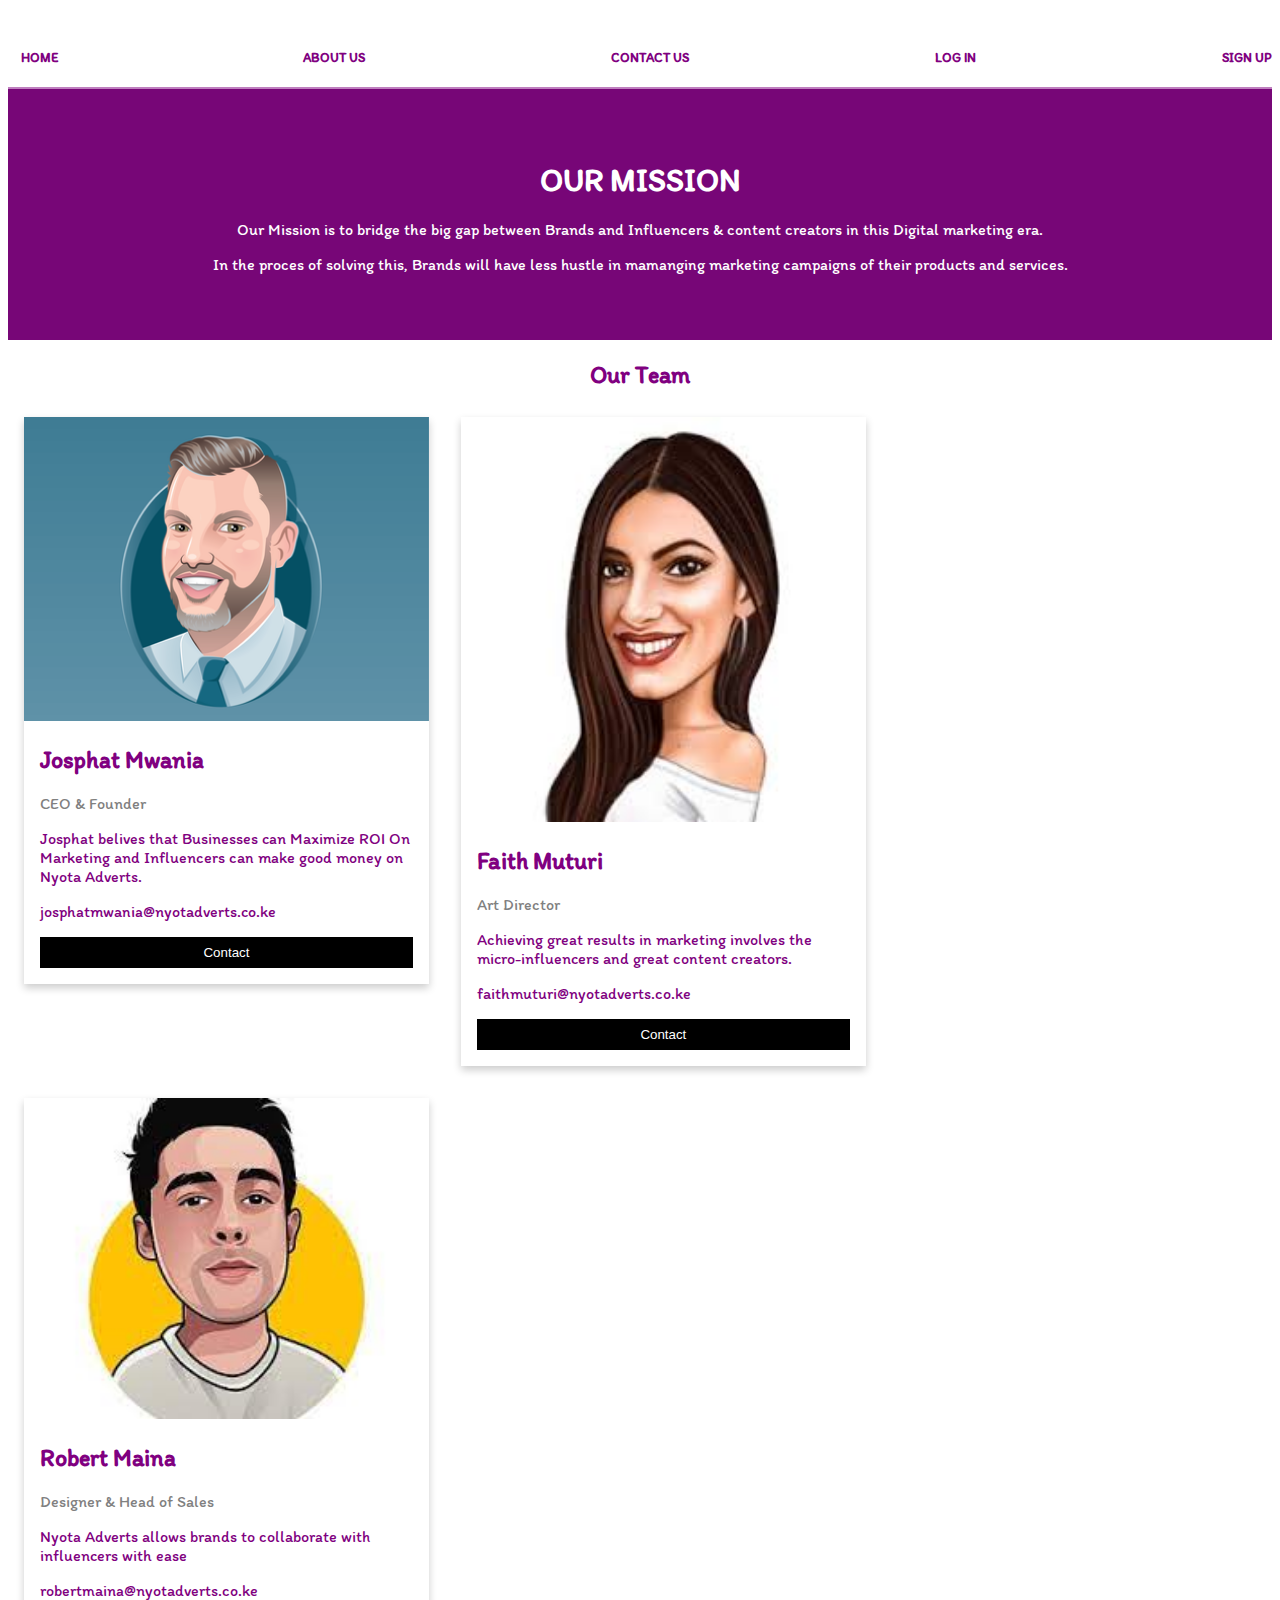
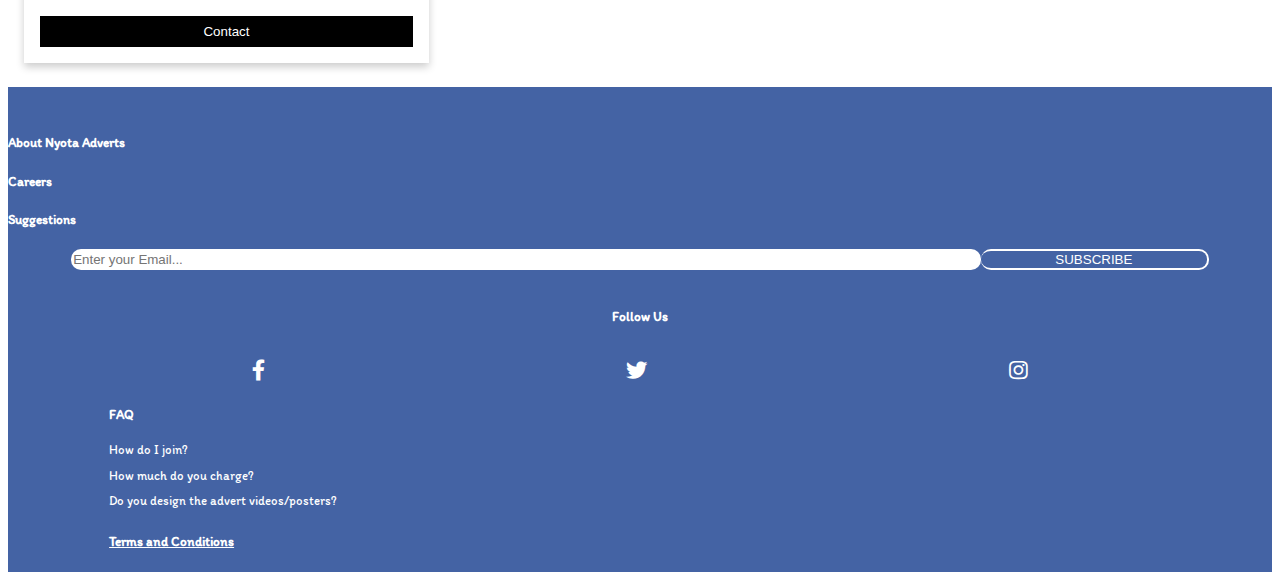
==== About-Us/index.html @ 447f1d40 "Added About us Page" ====
<!DOCTYPE html>
<html lang="en">
<head>
    <meta charset="UTF-8">
    <meta http-equiv="X-UA-Compatible" content="IE=edge">
    <meta name="viewport" content="width=device-width, initial-scale=1.0">
    <link rel="stylesheet" href="https://use.fontawesome.com/releases/v5.7.2/css/all.css">
    <link href="https://cdn.jsdelivr.net/npm/bootstrap@5.0.2/dist/css/bootstrap.min.css" rel="stylesheet" integrity="sha384-EVSTQN3/azprG1Anm3QDgpJLIm9Nao0Yz1ztcQTwFspd3yD65VohhpuuCOmLASjC" crossorigin="anonymous">
    <link rel="stylesheet" href="style.css">
    <link rel="preconnect" href="https://fonts.googleapis.com">
    <link rel="preconnect" href="https://fonts.gstatic.com" crossorigin>
    <link href="https://fonts.googleapis.com/css2?family=Zhi+Mang+Xing&display=swap" rel="stylesheet">
    <link href="https://fonts.googleapis.com/css2?family=Itim&display=swap" rel="stylesheet">
    <title>About Us</title>
</head>
<body>

    <header>
        <div class="row">
            <div class="col-md-1"></div>
            <div class="row col-md-1">
               
                <img src="images/Nyotalogo.png" alt="">
            </div>
            <div class="col-md-4"></div>
            <div class="col-md-5 my-navbar">
                <h5 id="home" >HOME</h5>
                <h5 id="about">ABOUT US</h5>
                <h5 id="contacts">CONTACT US</h5>
                <h5 id="log-in">LOG IN</h5>
                <h5 id="sign-up">SIGN UP</h5>
            </div>
            <div class="col-md-1"></div>
        </div>
    </header>
    
    <div class="about-section">
        <h1>OUR MISSION </h1>
        <p>Our Mission is to bridge the big gap between Brands and Influencers & content creators in this Digital marketing era. </p>
        <p> In the proces of solving this, Brands will have less hustle in mamanging marketing campaigns of their products and services.</p>
      </div>
      
      <h2 style="text-align:center">Our Team</h2>
      <div class="row">
        <div class="column">
          <div class="card">
            <img src="/images/josphat.png" alt="Jane" style="width:100%">
            <div class="container">
              <h2>Josphat Mwania</h2>
              <p class="title">CEO & Founder</p>
              <p>Josphat belives that Businesses can Maximize ROI On Marketing and Influencers can make good money on Nyota Adverts.</p>
              <p>josphatmwania@nyotadverts.co.ke</p>
              <p><button class="button">Contact</button></p>
            </div>
          </div>
        </div>
      
        <div class="column">
          <div class="card">
            <img src="/images/faith.jpeg" alt="Faith" style="width:100%">
            <div class="container">
              <h2>Faith Muturi</h2>
              <p class="title">Art Director</p>
              <p> Achieving great results in marketing involves the micro-influencers and great content creators.</p>
              <p>faithmuturi@nyotadverts.co.ke</p>
              <p><button class="button">Contact</button></p>
            </div>
          </div>
        </div>

              
        <div class="column">
          <div class="card">
            <img src="/images/Robert.jpeg" alt="John" style="width:100%">
            <div class="container">
              <h2>Robert Maina</h2>
              <p class="title">Designer & Head of Sales</p>
              <p>Nyota Adverts allows brands to collaborate with influencers with ease</p>
              <p>robertmaina@nyotadverts.co.ke</p>
              <p><button class="button">Contact</button></p>
            </div>
          </div>
        </div>
      </div>


  

    <footer class="row">
        <div class="col-md-1"></div>
        <div class="col-md-2">
            <h5>About Nyota Adverts</h5>
            <h5>Careers</h5>
            <h5>Suggestions</h5>
        </div>
        <div class="col-md-6">
            <div class="subscribe">
                <input id="email-input" type="text" placeholder="Enter your Email...">
                <button id="subscribe">SUBSCRIBE</button>
            </div>

            <div class="follow">
                <h5>Follow Us</h5>
                <div class="social">
                    <!-- Facebook -->
                    <a style="color: white;" href="#!" role="button"
                    ><i class="fab fa-facebook-f fa-lg"></i
                    ></a>

                    <!-- Twitter -->
                    <a style="color:white;" href="#!" role="button"
                    ><i class="fab fa-twitter fa-lg"></i
                    ></a>
                    
                    <!-- Instagram -->
                    <a style="color: white;" href="#!" role="button"
                    ><i class="fab fa-instagram fa-lg"></i
                    ></a>
                </div>
            </div>

           
        </div>
        <div class="col-md-2">

            <div class="faq">
                <h5>FAQ</h5>
                <div class="questions">
                    <p>How do I join?</p>
                    <p>How much do you charge?</p>
                    <P>Do you design the advert videos/posters?</P>
                </div>
            </div>

            <h5 id="terms" style="text-decoration: underline;">Terms and Conditions</h5>
            
        </div>
        <div class="col-md-1"></div>
    </footer>
    <script src="js/jQuery.js"></script>
    <script src="js/script.js"></script>
    
</body>
</html>
---- About-Us/style.css ----
body{
    font-family: 'Itim', cursive;
    color: rgba(128, 0, 128, 1);
}
header{
    border-bottom: 2px solid rgba(128, 0, 128, 0.5);
    color: rgba(128, 0, 128, 1);
}

.my-navbar{
    display: flex; flex-direction: row;
    justify-content: space-between;
    margin-bottom: 0%;
}
#home{
    padding-left: 1%;
}
#about{
    padding-left: 1%;
}
#contacts{
    padding-left: 1%; 
}
#log-in{
    padding-left: 1%;
}

#sign-up{
    padding-left: 1%;
}


.testimonial{
    border-left: 2px solid rgba(128, 0, 128, 0.5);
}

.influencor{
    display: flex;
    align-items: center;
}
#testimonial{
    background-color: rgba(254, 232, 221, 1);
    text-align: center;
    padding: 2%;
}



footer{
    background-color: rgba(68, 99, 164, 1);
    color: white;
    padding-top: 2%;
}
.subscribe{
    display: flex; flex-direction: row;
}
#email-input{
    width: 80%;
    margin-left: 5%;
    background-color: white;
    border: none; border-radius: 10px;
}
#subscribe{
    width: 20%;
    margin-right: 5%;
    background-color: rgba(68, 99, 164, 1);
    color: white;
    border: 2px solid white; border-left: none;
    border-radius: 10px;
}

.faq{
    margin-top: 2%; margin-left: 8%; 
}

#terms{
    margin-top: 2%; margin-left: 8%; 
}

.faq>div>p{
    font-size: 80%;
    line-height: 1em;
}

.follow{
    width: 100%;
    text-align: center;
    margin-top: 3%; 
}
.social{
    display: flex;
    justify-content: space-around;
    margin-top: 3%; margin-left: 5%; margin-right: 5%;
}

.column {
    float: left;
    width: 33.3%;
    margin-bottom: 16px;
    padding: 0 8px;
  }
  
  .card {
    box-shadow: 0 4px 8px 0 rgba(0, 0, 0, 0.2);
    margin: 8px;
  }
  
  .about-section {
    padding: 50px;
    text-align: center;
    background-color: #770677;
    color: white;
  }
  
  .container {
    padding: 0 16px;
  }
  
  .container::after, .row::after {
    content: "";
    clear: both;
    display: table;
  }
  
  .title {
    color: grey;
  }
  
  .button {
    border: none;
    outline: 0;
    display: inline-block;
    padding: 8px;
    color: white;
    background-color: #000;
    text-align: center;
    cursor: pointer;
    width: 100%;
  }
  
  .button:hover {
    background-color: #555;
  }
  
  @media screen and (max-width: 650px) {
    .column {
      width: 100%;
      display: block;
    }
  }
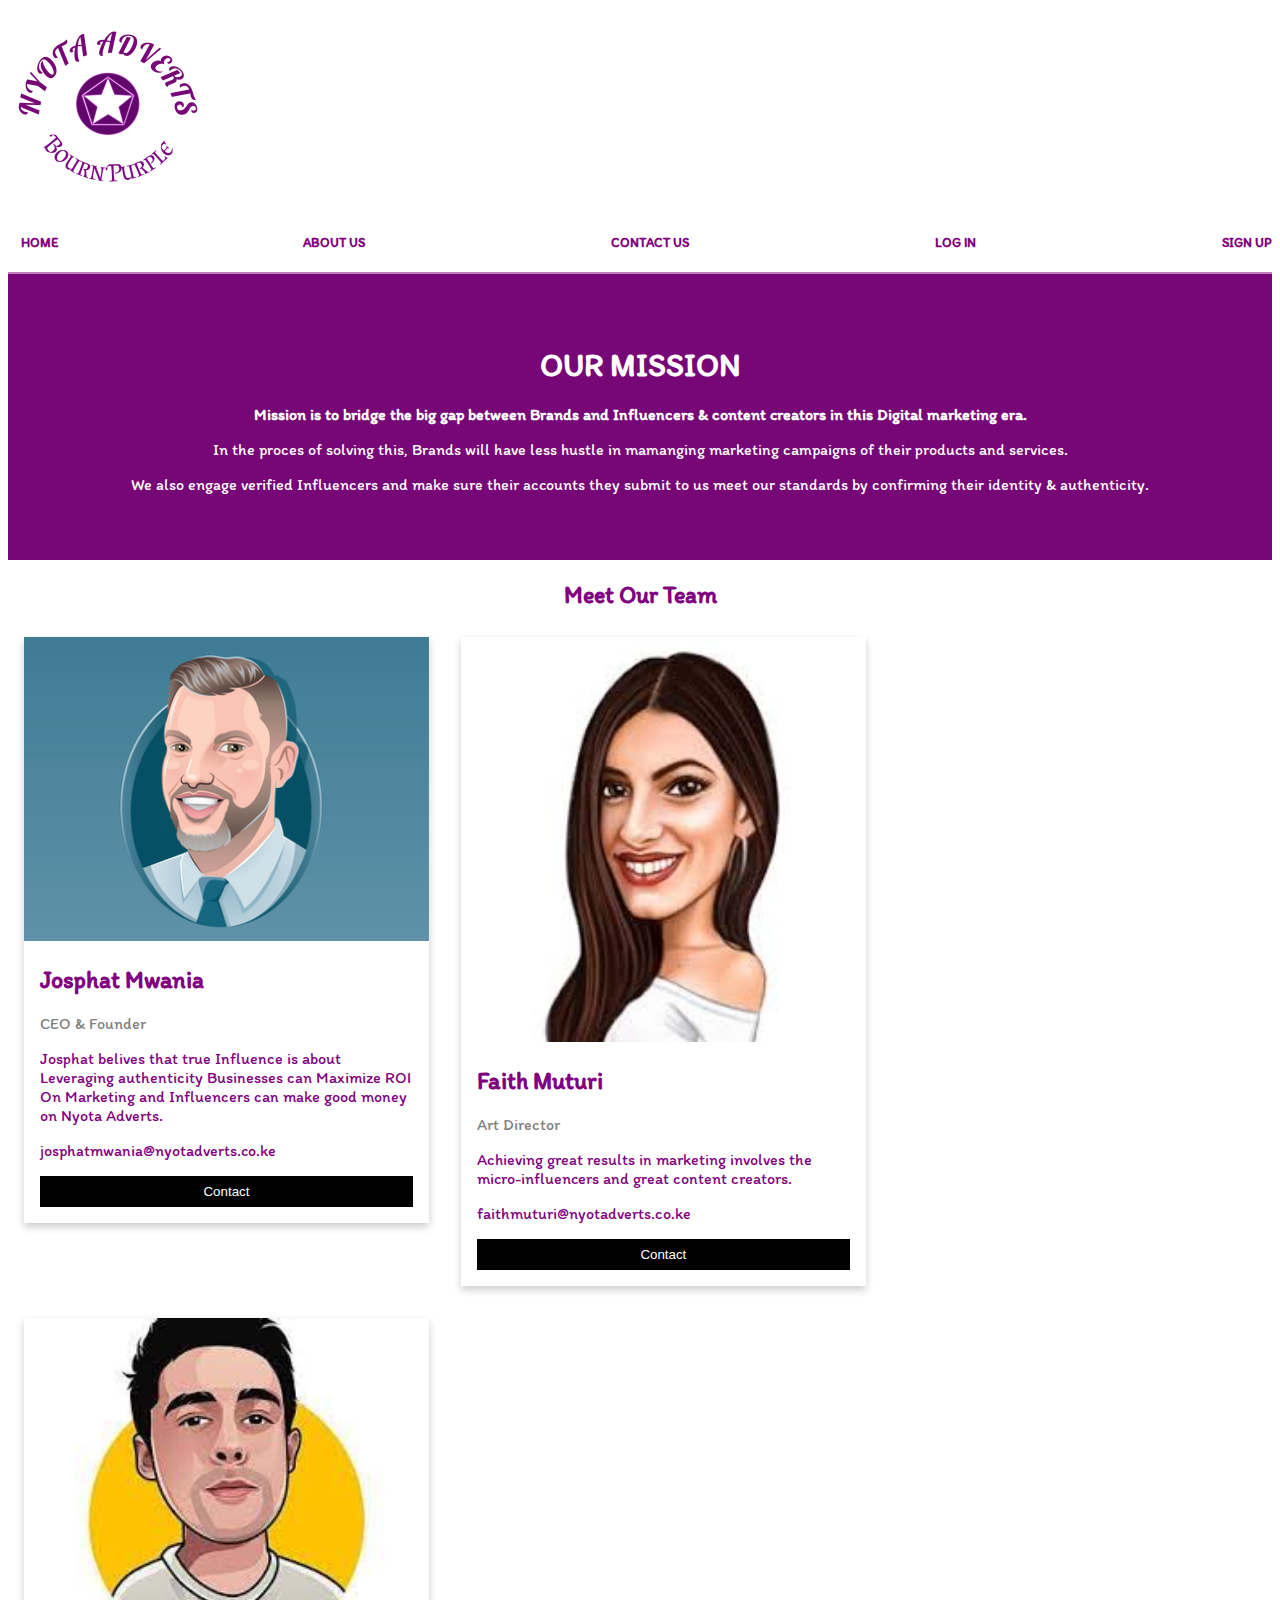
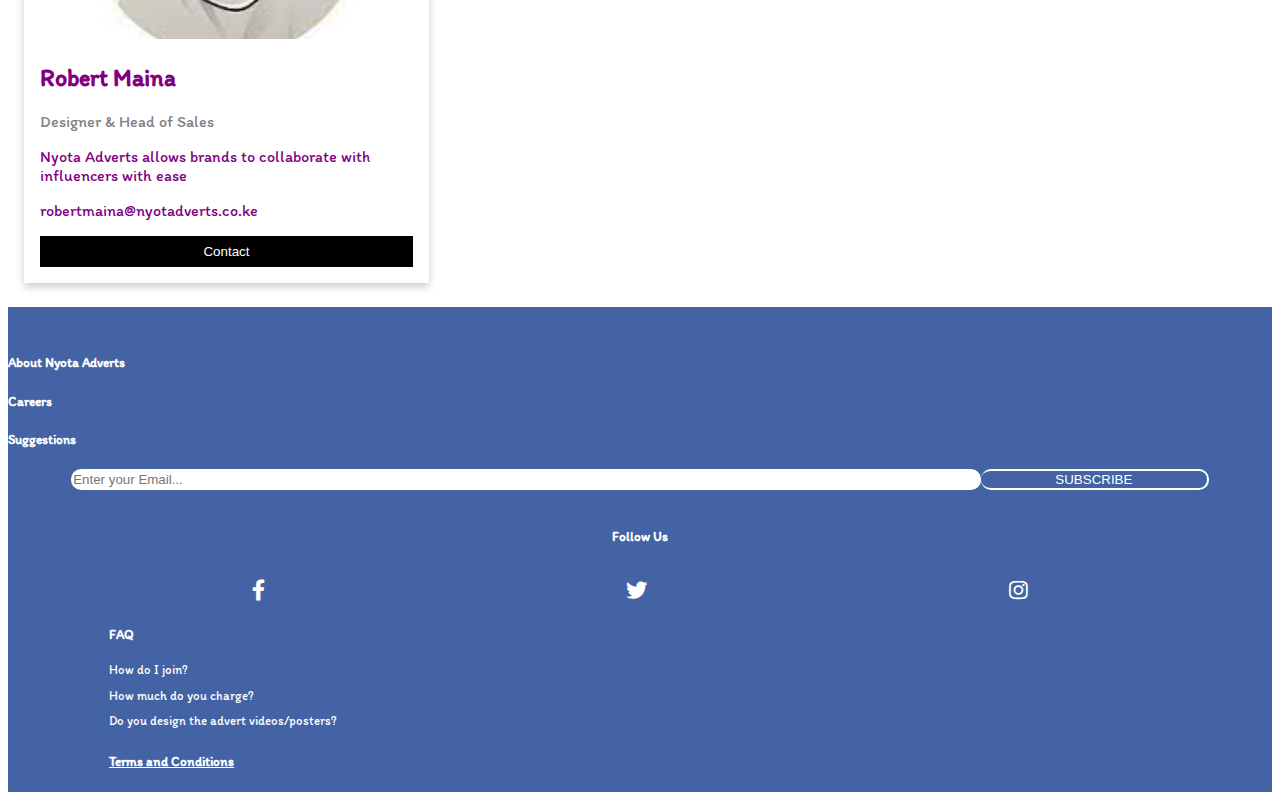
==== commit d8fd4b21: "Added mission" ====
--- a/About-Us/index.html
+++ b/About-Us/index.html
@@ -20,7 +20,7 @@
             <div class="col-md-1"></div>
             <div class="row col-md-1">
                
-                <img src="images/Nyotalogo.png" alt="">
+                <img src="/images/Nyotalogo.png" alt="">
             </div>
             <div class="col-md-4"></div>
             <div class="col-md-5 my-navbar">
@@ -36,11 +36,12 @@
     
     <div class="about-section">
         <h1>OUR MISSION </h1>
-        <p>Our Mission is to bridge the big gap between Brands and Influencers & content creators in this Digital marketing era. </p>
+        <p><strong> Mission is to bridge the big gap between Brands and Influencers & content creators in this Digital marketing era.</strong></p>
         <p> In the proces of solving this, Brands will have less hustle in mamanging marketing campaigns of their products and services.</p>
+        <p>We also engage verified Influencers and make sure their accounts they submit to us meet our standards by confirming their identity & authenticity. </p>
       </div>
       
-      <h2 style="text-align:center">Our Team</h2>
+      <h2 style="text-align:center">Meet Our Team</h2>
       <div class="row">
         <div class="column">
           <div class="card">
@@ -48,7 +49,7 @@
             <div class="container">
               <h2>Josphat Mwania</h2>
               <p class="title">CEO & Founder</p>
-              <p>Josphat belives that Businesses can Maximize ROI On Marketing and Influencers can make good money on Nyota Adverts.</p>
+              <p>Josphat belives that true Influence is about Leveraging authenticity Businesses can Maximize ROI On Marketing and Influencers can make good money on Nyota Adverts.</p>
               <p>josphatmwania@nyotadverts.co.ke</p>
               <p><button class="button">Contact</button></p>
             </div>
